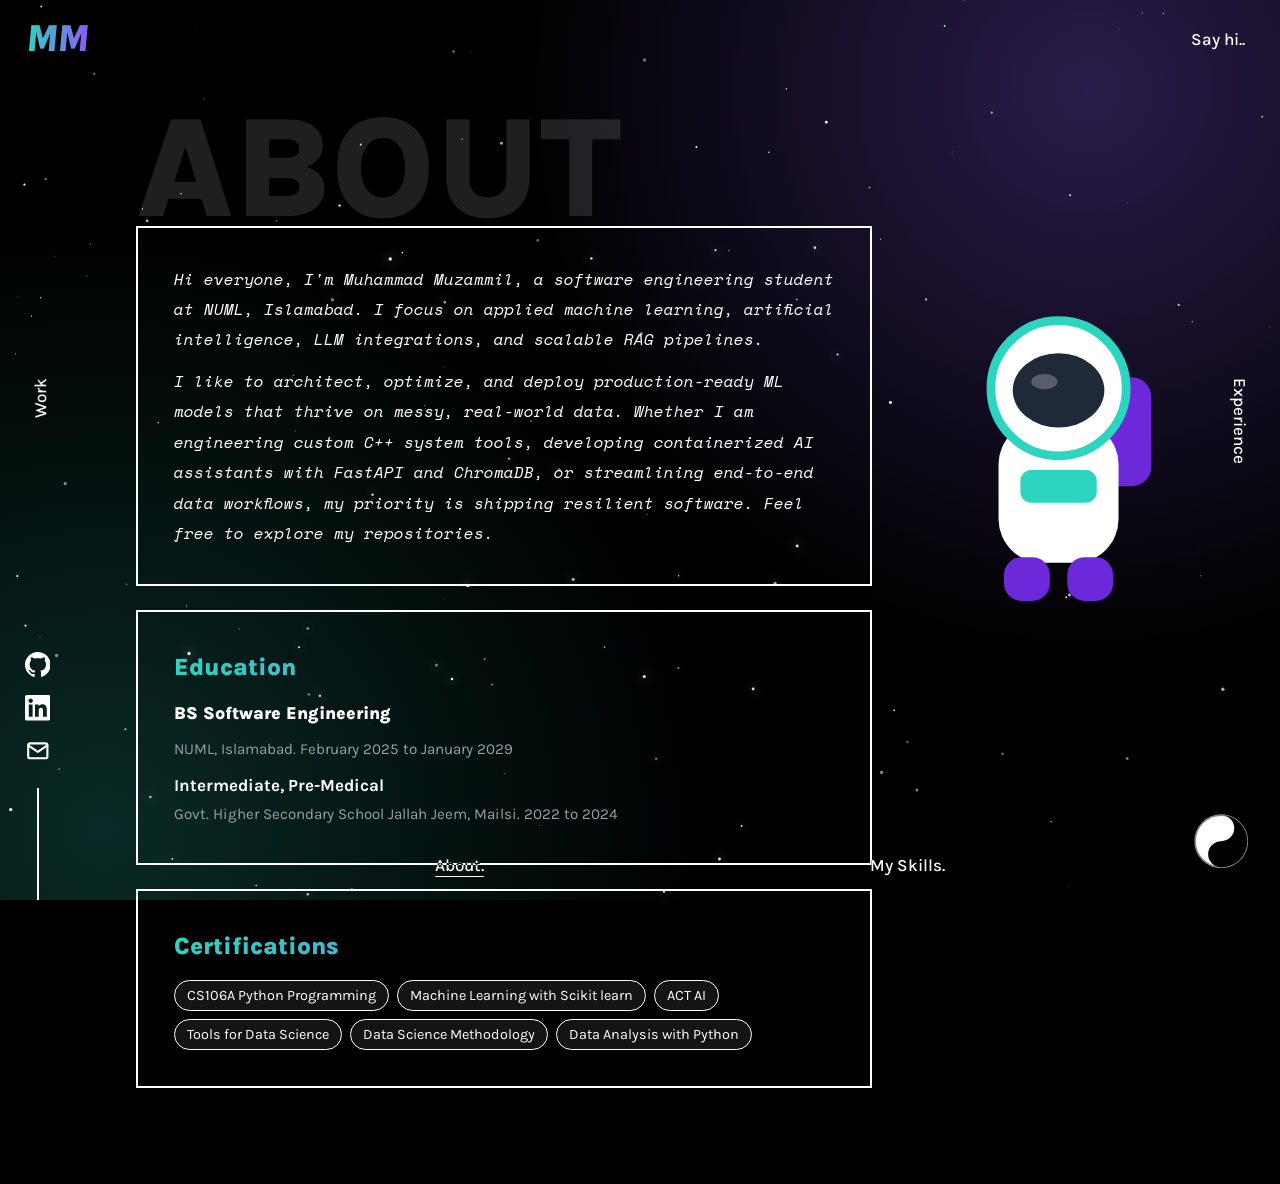
==== about.html @ f8e3b4ed "Add HTML, CSS, and JS files" ====
<!DOCTYPE html>
<html lang="en">
<head>
<meta charset="utf-8">
<meta name="viewport" content="width=device-width, initial-scale=1">
<title>About | Muhammad Muzammil</title>
<meta name="description" content="Muhammad Muzammil, software engineering student building machine learning pipelines, RAG and LLM systems. Open to work.">
<link rel="preconnect" href="https://fonts.googleapis.com"><link rel="preconnect" href="https://fonts.gstatic.com" crossorigin>
<link href="https://fonts.googleapis.com/css2?family=Karla:ital,wght@0,400;0,500;0,700;0,800;1,800&family=Space+Mono:ital@1&display=swap" rel="stylesheet">
<link rel="stylesheet" href="style.css">
<script src="script.js"></script>
</head>
<body data-page="about">
<main class="page"><div class="wrap narrow">
 <h1 class="ghost">About</h1>
 <div class="box mono">
    <p>Hi everyone, I'm Muhammad Muzammil, a software engineering student at NUML, Islamabad. I focus on applied machine learning, artificial intelligence, LLM integrations, and scalable RAG pipelines.</p>

    <p>I like to architect, optimize, and deploy production-ready ML models that thrive on messy, real-world data. Whether I am engineering custom C++ system tools, developing containerized AI assistants with FastAPI and ChromaDB, or streamlining end-to-end data workflows, my priority is shipping resilient software. Feel free to explore my repositories.</p>
 </div>
 <div class="box"><h2>Education</h2>
  <h3>BS Software Engineering</h3><p class="meta">NUML, Islamabad. February 2025 to January 2029</p>
  <p><strong>Intermediate, Pre-Medical</strong><br><span class="meta">Govt. Higher Secondary School Jallah Jeem, Mailsi. 2022 to 2024</span></p></div>
 <div class="box"><h2>Certifications</h2><ul class="chips">
  <li>CS106A Python Programming</li><li>Machine Learning with Scikit learn</li><li>ACT AI</li><li>Tools for Data Science</li><li>Data Science Methodology</li><li>Data Analysis with Python</li></ul></div>
</div><svg class="side-art" viewBox="0 0 220 300" aria-hidden="true">
<rect x="128" y="80" width="62" height="100" rx="18" fill="#6d28d9"/>
<rect x="50" y="120" width="110" height="130" rx="40" fill="#fff"/>
<circle cx="105" cy="90" r="62" fill="#fff"/><circle cx="105" cy="90" r="62" fill="none" stroke="#2dd4bf" stroke-width="8"/>
<ellipse cx="105" cy="92" rx="42" ry="34" fill="#1f2937"/><ellipse cx="92" cy="84" rx="12" ry="7" fill="#fff" opacity=".25"/>
<rect x="70" y="165" width="70" height="30" rx="10" fill="#2dd4bf"/>
<rect x="55" y="245" width="42" height="40" rx="16" fill="#6d28d9"/><rect x="113" y="245" width="42" height="40" rx="16" fill="#6d28d9"/></svg></main>
</body>
</html>
---- style.css ----
:root{--bg:#000;--fg:#fff;--bg2:#fbf7f3;--mut:#9aa0ab;--line:#fff;--a1:#2dd4bf;--a2:#8b5cf6;--glow1:rgba(139,92,246,.3);--glow2:rgba(45,212,191,.2);--chip:rgba(255,255,255,.08)}
[data-theme=light]{--bg:#fbf7f3;--fg:#111;--bg2:#000;--mut:#555;--line:#111;--a1:#0d9488;--a2:#6d28d9;--glow1:rgba(109,40,217,.14);--glow2:rgba(13,148,136,.14);--chip:rgba(0,0,0,.06)}
*{box-sizing:border-box}
html{scroll-behavior:smooth}
body{margin:0;font:1.0625rem/1.6 Karla,system-ui,sans-serif;color:var(--fg);background:radial-gradient(circle at 85% 10%,var(--glow1),transparent 42%),radial-gradient(circle at 8% 92%,var(--glow2),transparent 42%),var(--bg);background-attachment:fixed;animation:fade .6s both}
h1,h2,h3,h4,p,ul{margin:0;padding:0}ul{list-style:none}
a{color:inherit}
:focus-visible{outline:3px solid var(--a1);outline-offset:3px}
@keyframes fade{from{opacity:0}}
@keyframes rise{from{opacity:0;transform:translateY(16px)}}
@keyframes bob{50%{transform:translateY(-10px)}}
#stars{position:fixed;inset:0;z-index:-1;pointer-events:none}

/* frame */
.logo{position:fixed;left:1.6rem;top:1rem;z-index:5;font:italic 800 2.4rem Karla;text-decoration:none;background:linear-gradient(90deg,var(--a1),var(--a2));-webkit-background-clip:text;background-clip:text;-webkit-text-fill-color:transparent}
.edge a,.rail{position:fixed;z-index:5;color:#fff;mix-blend-mode:difference;font-weight:500;text-decoration:none}
.edge a:hover,.edge a[aria-current]{text-decoration:underline;text-underline-offset:.3em}
.e-left{left:1.7rem;top:42%;writing-mode:vertical-rl;transform:rotate(180deg)}
.e-right{right:1.7rem;top:42%;writing-mode:vertical-rl}
.e-top{right:2.2rem;top:1.6rem}
.e-bl{left:34%;bottom:1.3rem}
.e-br{left:68%;bottom:1.3rem}
.rail{left:1.55rem;bottom:0;display:flex;flex-direction:column;align-items:center;gap:1.1rem}
.rail svg{width:1.6rem;height:1.6rem;display:block}
.rail .line{width:2px;height:7rem;background:#fff;margin-top:.4rem}
.yy{position:fixed;right:2rem;bottom:2rem;z-index:5;width:3.4rem;height:3.4rem;padding:0;border:0;background:none;cursor:pointer}
.yy svg{width:100%;height:100%;transition:transform .6s}
.yy:hover svg{transform:rotate(180deg)}

/* home */
.hero{min-height:100vh;display:grid;place-items:center;padding:6rem 6rem 5rem;background:linear-gradient(90deg,var(--bg) 50%,var(--bg2) 50%)}
.hero-box{position:relative;display:grid;grid-template-columns:1fr 1fr;width:min(100%,62rem);min-height:26rem}
.hero-box::before{content:"";position:absolute;inset:0;border:2px solid #fff;mix-blend-mode:difference;pointer-events:none}
.hero-text{align-self:center;padding:2rem 2.5rem;animation:rise .8s both}
.hero h1{font-size:clamp(2.5rem,6vw,4.5rem);line-height:1.05;font-weight:800}
.hero h1 span{display:block}
.name{margin-top:.5rem;font-size:.62em;background:linear-gradient(90deg,var(--a1),var(--a2),var(--a1));background-size:250% 100%;-webkit-background-clip:text;background-clip:text;-webkit-text-fill-color:transparent;animation:shine 10s linear infinite}
@keyframes shine{to{background-position:250% 0}}
.hero-text p{margin-top:1.2rem;color:var(--mut);font-size:1.25rem;line-height:1.4}
.hero-text .more{margin-top:1.2rem;font-size:1rem}
.hero-art{display:grid;align-items:end;justify-items:center;overflow:visible}
.hero-art svg{width:min(100%,21rem);margin-top:-4.5rem;animation:bob 6s ease-in-out infinite}

/* inner pages */
.page{min-height:100vh;padding:6.5rem 5.5rem 6rem 8.5rem}
.wrap{max-width:62rem;margin:0 auto;display:grid;gap:1.5rem}
.wrap.narrow{max-width:46rem;margin:0}
.ghost{font-size:clamp(3.5rem,12vw,9rem);line-height:.9;font-weight:800;text-transform:uppercase;opacity:.12;margin-bottom:-2rem}
.box{position:relative;border:2px solid var(--line);padding:clamp(1.25rem,3vw,2.25rem);animation:rise .7s both;backdrop-filter:blur(6px)}
.mono{font:italic 400 1rem/1.9 "Space Mono",monospace}
h2{font-size:1.5rem;font-weight:800;margin-bottom:.9rem;background:linear-gradient(90deg,var(--a1),var(--a2));-webkit-background-clip:text;background-clip:text;-webkit-text-fill-color:transparent}
h3{font-size:1.1rem;font-weight:800;line-height:1.4}
.meta,.when,.url,.bar-note{color:var(--mut);font-size:.95rem}
.box p+p,.box h3+p,.box .chips+p{margin-top:.7rem}
.glance{margin-top:1rem;display:grid;gap:.4rem}
.grid2{display:grid;grid-template-columns:repeat(2,minmax(0,1fr));gap:1.5rem}
.grid3{display:grid;grid-template-columns:repeat(auto-fit,minmax(14rem,1fr));gap:1.5rem}
.chips{margin-top:.9rem;display:flex;flex-wrap:wrap;gap:.5rem}
.chips li{padding:.2rem .75rem;border:1px solid var(--line);border-radius:999px;background:var(--chip);font-size:.9rem}
.btn{display:inline-flex;align-items:center;gap:.5rem;margin:.9rem .5rem 0 0;padding:.5rem 1.1rem;border:2px solid var(--line);color:var(--fg);text-decoration:none;font-weight:700;background:transparent;font-family:inherit;font-size:1rem;cursor:pointer;transition:background .15s,color .15s,transform .15s}
.btn:hover{background:var(--fg);color:var(--bg);transform:translateY(-2px)}
.btn svg{width:1.1rem;height:1.1rem}
.url{word-break:break-all;margin-top:.5rem}
.side-art{position:fixed;right:6rem;top:50%;width:15rem;margin-top:-10rem;animation:bob 7s ease-in-out infinite;z-index:-1}

/* work */
.top2{display:grid;grid-template-columns:1.25fr 1fr;gap:1.5rem 2.5rem;align-items:start}
.bars{display:grid;gap:.6rem}
.bar-row{display:grid;grid-template-columns:4.5rem 1fr 3.2rem;align-items:center;gap:.75rem;font-size:.95rem}
.bar-val{font-weight:800;text-align:right}
.bar{display:block;height:.8rem}
.bar>span{display:block;height:100%;width:var(--w);background:var(--mut);transition:width 1s cubic-bezier(.2,.8,.3,1)}
.bar.strong>span{background:linear-gradient(90deg,var(--a1),var(--a2))}
.js .bar>span{width:0}.js .bars.in .bar>span{width:var(--w)}
.stats{margin-top:1.2rem;display:grid;grid-template-columns:repeat(3,1fr);gap:.75rem}
.stats strong{display:block;font-size:1.4rem;color:var(--a1)}.stats span{font-size:.85rem;color:var(--mut)}
.details{margin-top:1.5rem;display:grid;grid-template-columns:repeat(2,1fr);gap:1rem}
.details div{padding:1rem 1.2rem;border:1px solid var(--line);background:var(--chip)}
.details h4{margin-bottom:.35rem;font-size:1rem}.details .wide{grid-column:1/-1}

/* form */
.form{display:grid;gap:1rem}.field{display:grid;gap:.3rem}.field label{font-weight:700}
.field input,.field textarea{width:100%;font:inherit;color:var(--fg);background:var(--chip);border:2px solid var(--line);padding:.6rem .8rem}
.field textarea{min-height:8rem;resize:vertical}
.hp{position:absolute;left:-9999px}
.status{min-height:1.4rem;color:var(--mut)}
.big{font-size:1.4rem;font-weight:700;margin-top:.8rem}

@media(max-width:1100px){.side-art{display:none}}
@media(max-width:820px){
 .edge{position:fixed;left:0;right:0;bottom:0;z-index:6;display:flex;justify-content:space-around;gap:.5rem;padding:.7rem .5rem;background:var(--bg);border-top:1px solid var(--line)}
 .edge a{position:static;writing-mode:horizontal-tb;transform:none;mix-blend-mode:normal;color:var(--fg);font-size:.85rem}
 .rail{display:none}.logo{left:1rem;font-size:2rem}
 .yy{right:1rem;bottom:4.5rem;width:2.6rem;height:2.6rem}
 .hero{padding:5.5rem 1.2rem 6rem;background:linear-gradient(180deg,var(--bg) 52%,var(--bg2) 52%)}
 .hero-box{grid-template-columns:1fr}.hero-art svg{width:15rem;margin-top:0}
 .page{padding:5rem 1.2rem 7rem}
 .grid2,.top2,.details{grid-template-columns:1fr}
}
@media(prefers-reduced-motion:reduce){*,*::before{animation:none!important;transition:none!important}}
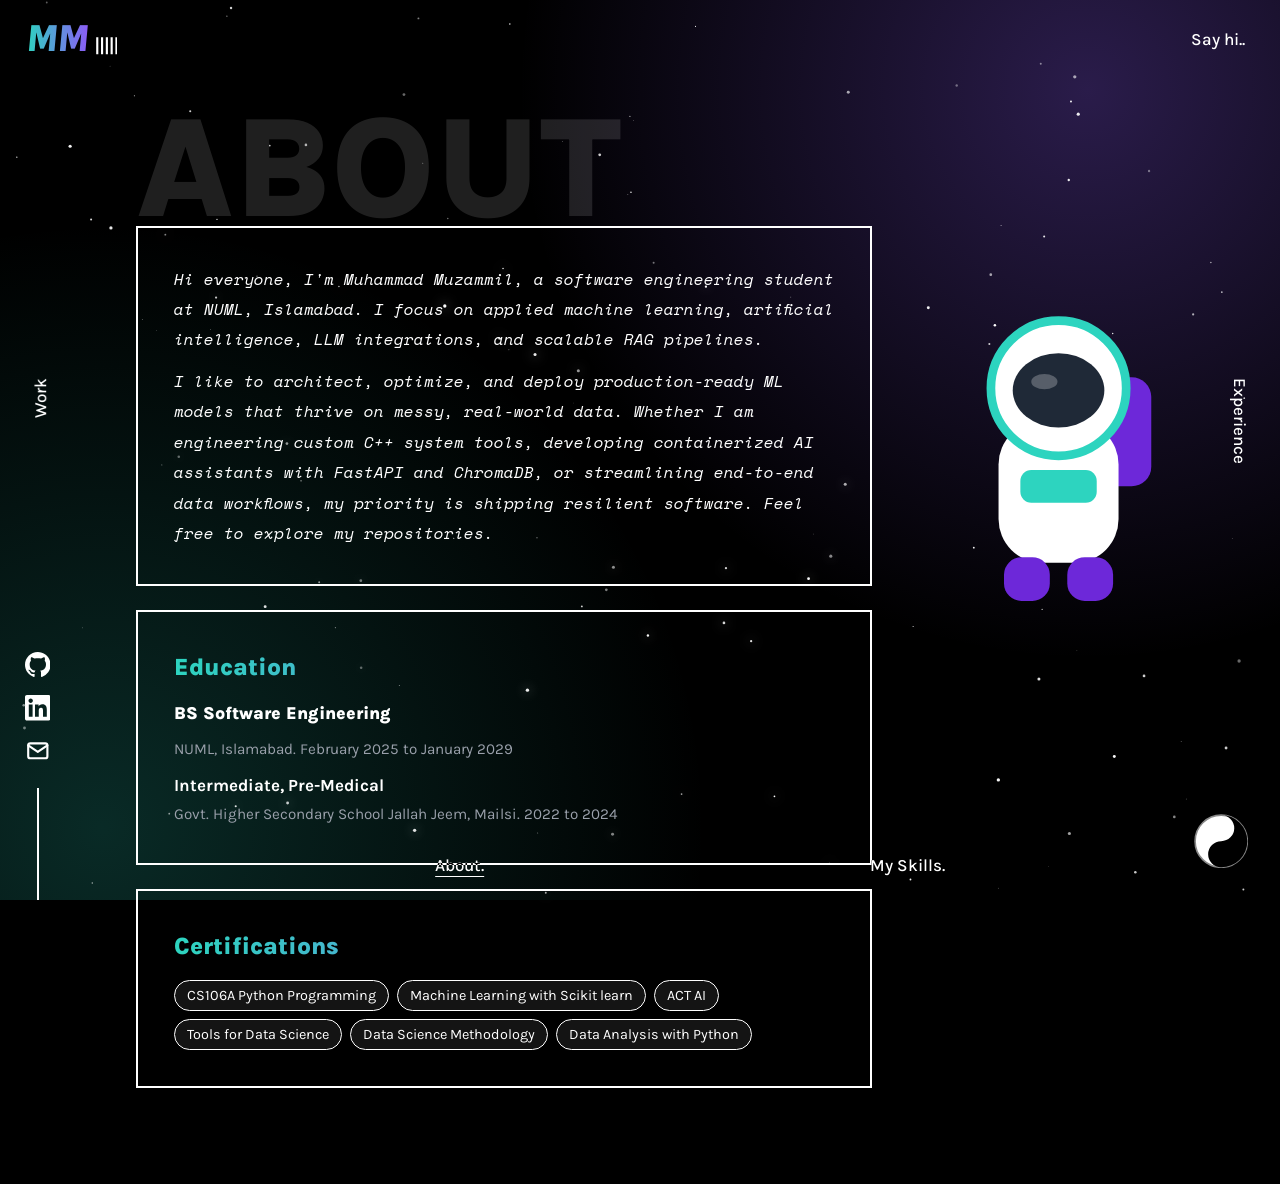
==== commit 9e1a4506: "fix: add avatar, and improve styling" ====
--- a/about.html
+++ b/about.html
@@ -3,12 +3,16 @@
 <head>
 <meta charset="utf-8">
 <meta name="viewport" content="width=device-width, initial-scale=1">
-<title>About | Muhammad Muzammil</title>
+<title>About Muhammad Muzammil</title>
+<link rel="icon" href="assets/images/avatar.png" type="image/svg+xml">
+<link rel="icon" href="assets/images/avatar.png" sizes="32x32" type="image/png">
+<link rel="apple-touch-icon" href="assets/images/avatar.png">
 <meta name="description" content="Muhammad Muzammil, software engineering student building machine learning pipelines, RAG and LLM systems. Open to work.">
 <link rel="preconnect" href="https://fonts.googleapis.com"><link rel="preconnect" href="https://fonts.gstatic.com" crossorigin>
 <link href="https://fonts.googleapis.com/css2?family=Karla:ital,wght@0,400;0,500;0,700;0,800;1,800&family=Space+Mono:ital@1&display=swap" rel="stylesheet">
-<link rel="stylesheet" href="style.css">
-<script src="script.js"></script>
+<link rel="stylesheet" href="assets/css/style.css">
+<script src="assets/js/script.js"></script>
+
 </head>
 <body data-page="about">
 <main class="page"><div class="wrap narrow">
--- a/assets/css/style.css
+++ b/assets/css/style.css
@@ -0,0 +1,132 @@
+:root{--bg:#000;--fg:#fff;--bg2:#fbf7f3;--mut:#9aa0ab;--line:#fff;--a1:#2dd4bf;--a2:#8b5cf6;--glow1:rgba(139,92,246,.3);--glow2:rgba(45,212,191,.2);--chip:rgba(255,255,255,.08)}
+[data-theme=light]{--bg:#fbf7f3;--fg:#111;--bg2:#000;--mut:#555;--line:#111;--a1:#0d9488;--a2:#6d28d9;--glow1:rgba(109,40,217,.14);--glow2:rgba(13,148,136,.14);--chip:rgba(0,0,0,.06)}
+*{box-sizing:border-box}
+html{scroll-behavior:smooth}
+body{margin:0;font:1.0625rem/1.6 Karla,system-ui,sans-serif;color:var(--fg);background:radial-gradient(circle at 85% 10%,var(--glow1),transparent 42%),radial-gradient(circle at 8% 92%,var(--glow2),transparent 42%),var(--bg);background-attachment:fixed;animation:fade .6s both}
+h1,h2,h3,h4,p,ul{margin:0;padding:0}ul{list-style:none}
+a{color:inherit}
+:focus-visible{outline:3px solid var(--a1);outline-offset:3px}
+@keyframes fade{from{opacity:0}}
+@keyframes rise{from{opacity:0;transform:translateY(16px)}}
+@keyframes bob{50%{transform:translateY(-10px)}}
+#stars{position:fixed;inset:0;z-index:-1;pointer-events:none}
+
+/* frame */
+.logo{position:fixed;left:1.6rem;top:1rem;z-index:5;font:italic 800 2.4rem Karla;text-decoration:none;background:linear-gradient(90deg,var(--a1),var(--a2));-webkit-background-clip:text;background-clip:text;-webkit-text-fill-color:transparent}
+.edge a,.rail{position:fixed;z-index:5;color:#fff;mix-blend-mode:difference;font-weight:500;text-decoration:none}
+.edge a:hover,.edge a[aria-current]{text-decoration:underline;text-underline-offset:.3em}
+.e-left{left:1.7rem;top:42%;writing-mode:vertical-rl;transform:rotate(180deg)}
+.e-right{right:1.7rem;top:42%;writing-mode:vertical-rl}
+.e-top{right:2.2rem;top:1.6rem}
+.e-bl{left:34%;bottom:1.3rem}
+.e-br{left:68%;bottom:1.3rem}
+.rail{left:1.55rem;bottom:0;display:flex;flex-direction:column;align-items:center;gap:1.1rem}
+.rail svg{width:1.6rem;height:1.6rem;display:block}
+.rail .line{width:2px;height:7rem;background:#fff;margin-top:.4rem}
+.yy{position:fixed;right:2rem;bottom:2rem;z-index:5;width:3.4rem;height:3.4rem;padding:0;border:0;background:none;cursor:pointer}
+.yy svg{width:100%;height:100%;transition:transform .6s}
+.yy:hover svg{transform:rotate(180deg)}
+
+/* home */
+.hero{min-height:100vh;display:grid;place-items:center;padding:6rem 6rem 5rem;background:linear-gradient(90deg,var(--bg) 50%,var(--bg2) 50%)}
+.hero-box{position:relative;display:grid;grid-template-columns:1fr 1fr;width:min(100%,62rem);min-height:26rem}
+.hero-box::before{content:"";position:absolute;inset:0;border:2px solid #fff;mix-blend-mode:difference;pointer-events:none}
+.hero-text{align-self:center;padding:2rem 2.5rem;animation:rise .8s both}
+.hero h1{font-size:clamp(2.5rem,6vw,4.5rem);line-height:1.05;font-weight:800}
+.hero h1 span{display:block}
+.name{margin-top:.5rem;font-size:.62em;background:linear-gradient(90deg,var(--a1),var(--a2),var(--a1));background-size:250% 100%;-webkit-background-clip:text;background-clip:text;-webkit-text-fill-color:transparent;animation:shine 10s linear infinite}
+@keyframes shine{to{background-position:250% 0}}
+.hero-text p{margin-top:1.2rem;color:var(--mut);font-size:1.25rem;line-height:1.4}
+.hero-text .more{margin-top:1.2rem;font-size:1rem}
+.hero-art{display:grid;align-items:end;justify-items:center;overflow:visible}
+.hero-art svg{width:min(100%,21rem);margin-top:-4.5rem;animation:bob 6s ease-in-out infinite}
+
+/* inner pages */
+.page{min-height:100vh;padding:6.5rem 5.5rem 6rem 8.5rem}
+.wrap{max-width:62rem;margin:0 auto;display:grid;gap:1.5rem}
+.wrap.narrow{max-width:46rem;margin:0}
+.ghost{font-size:clamp(3.5rem,12vw,9rem);line-height:.9;font-weight:800;text-transform:uppercase;opacity:.12;margin-bottom:-2rem}
+.box{position:relative;border:2px solid var(--line);padding:clamp(1.25rem,3vw,2.25rem);animation:rise .7s both;backdrop-filter:blur(6px)}
+.mono{font:italic 400 1rem/1.9 "Space Mono",monospace}
+h2{font-size:1.5rem;font-weight:800;margin-bottom:.9rem;background:linear-gradient(90deg,var(--a1),var(--a2));-webkit-background-clip:text;background-clip:text;-webkit-text-fill-color:transparent}
+h3{font-size:1.1rem;font-weight:800;line-height:1.4}
+.meta,.when,.url,.bar-note{color:var(--mut);font-size:.95rem}
+.box p+p,.box h3+p,.box .chips+p{margin-top:.7rem}
+.glance{margin-top:1rem;display:grid;gap:.4rem}
+.grid2{display:grid;grid-template-columns:repeat(2,minmax(0,1fr));gap:1.5rem}
+.grid3{display:grid;grid-template-columns:repeat(auto-fit,minmax(14rem,1fr));gap:1.5rem}
+.chips{margin-top:.9rem;display:flex;flex-wrap:wrap;gap:.5rem}
+.chips li{padding:.2rem .75rem;border:1px solid var(--line);border-radius:999px;background:var(--chip);font-size:.9rem}
+.btn{display:inline-flex;align-items:center;gap:.5rem;margin:.9rem .5rem 0 0;padding:.5rem 1.1rem;border:2px solid var(--line);color:var(--fg);text-decoration:none;font-weight:700;background:transparent;font-family:inherit;font-size:1rem;cursor:pointer;transition:background .15s,color .15s,transform .15s}
+.btn:hover{background:var(--fg);color:var(--bg);transform:translateY(-2px)}
+.btn svg{width:1.1rem;height:1.1rem}
+.url{word-break:break-all;margin-top:.5rem}
+.side-art{position:fixed;right:6rem;top:50%;width:15rem;margin-top:-10rem;animation:bob 7s ease-in-out infinite;z-index:-1}
+
+/* work */
+.top2{display:grid;grid-template-columns:1.25fr 1fr;gap:1.5rem 2.5rem;align-items:start}
+.bars{display:grid;gap:.6rem}
+.bar-row{display:grid;grid-template-columns:4.5rem 1fr 3.2rem;align-items:center;gap:.75rem;font-size:.95rem}
+.bar-val{font-weight:800;text-align:right}
+.bar{display:block;height:.8rem}
+.bar>span{display:block;height:100%;width:var(--w);background:var(--mut);transition:width 1s cubic-bezier(.2,.8,.3,1)}
+.bar.strong>span{background:linear-gradient(90deg,var(--a1),var(--a2))}
+.js .bar>span{width:0}.js .bars.in .bar>span{width:var(--w)}
+.stats{margin-top:1.2rem;display:grid;grid-template-columns:repeat(3,1fr);gap:.75rem}
+.stats strong{display:block;font-size:1.4rem;color:var(--a1)}.stats span{font-size:.85rem;color:var(--mut)}
+.details{margin-top:1.5rem;display:grid;grid-template-columns:repeat(2,1fr);gap:1rem}
+.details div{padding:1rem 1.2rem;border:1px solid var(--line);background:var(--chip)}
+.details h4{margin-bottom:.35rem;font-size:1rem}.details .wide{grid-column:1/-1}
+
+/* form */
+.form{display:grid;gap:1rem}.field{display:grid;gap:.3rem}.field label{font-weight:700}
+.field input,.field textarea{width:100%;font:inherit;color:var(--fg);background:var(--chip);border:2px solid var(--line);padding:.6rem .8rem}
+.field textarea{min-height:8rem;resize:vertical}
+.hp{position:absolute;left:-9999px}
+.status{min-height:1.4rem;color:var(--mut)}
+.big{font-size:1.4rem;font-weight:700;margin-top:.8rem}
+
+@media(max-width:1100px){.side-art{display:none}}
+@media(max-width:820px){
+ .edge{position:fixed;left:0;right:0;bottom:0;z-index:6;display:flex;justify-content:space-around;gap:.5rem;padding:.7rem .5rem;background:var(--bg);border-top:1px solid var(--line)}
+ .edge a{position:static;writing-mode:horizontal-tb;transform:none;mix-blend-mode:normal;color:var(--fg);font-size:.85rem}
+ .rail{display:none}.logo{left:1rem;font-size:2rem}
+ .yy{right:1rem;bottom:4.5rem;width:2.6rem;height:2.6rem}
+ .hero{padding:5.5rem 1.2rem 6rem;background:linear-gradient(180deg,var(--bg) 52%,var(--bg2) 52%)}
+ .hero-box{grid-template-columns:1fr}.hero-art svg{width:15rem;margin-top:0}
+ .page{padding:5rem 1.2rem 7rem}
+ .grid2,.top2,.details{grid-template-columns:1fr}
+}
+@media(prefers-reduced-motion:reduce){*,*::before{animation:none!important;transition:none!important}}
+
+.hero-text p.hook{margin-top:1.1rem;color:var(--fg);font-size:clamp(1.3rem,2.4vw,1.7rem);font-weight:800;line-height:1.25}
+.hero-text p.hook+p{margin-top:.8rem;font-size:1.05rem}
+
+.hero-art svg{width:min(100%,24rem);margin-top:-5rem}
+@media(max-width:820px){.hero-art svg{width:17rem;margin-top:0}}
+
+.hero-art img{display:block;width:min(100%,24rem);margin-top:-5rem;animation:bob 6s ease-in-out infinite}
+@media(max-width:820px){.hero-art img{width:17rem;margin-top:0}}
+
+.hero-text p{margin-top:1rem;font-size:1.05rem;line-height:1.55;color:var(--mut)}
+.hero-text .more{font-size:.95rem}
+
+.hero-text .more{display:flex;align-items:center;gap:.6rem}
+.live{flex:none;width:.6rem;height:.6rem;border-radius:50%;background:#22c55e}
+
+/* Sidebar */
+.menu{position:fixed;left:5.3rem;top:1.55rem;z-index:5;width:2.6rem;height:2.6rem;padding:0;border:0;background:none;color:#fff;mix-blend-mode:difference;cursor:pointer}
+.menu svg{display:block;width:1.6rem;height:1.6rem;margin:auto}
+.scrim{position:fixed;inset:0;z-index:15;background:rgba(0,0,0,.55);opacity:0;visibility:hidden;transition:opacity .3s,visibility 0s .3s}
+.side{position:fixed;left:0;top:0;bottom:0;z-index:20;width:min(20rem,85vw);padding:5rem 2rem 2rem;display:flex;flex-direction:column;gap:2rem;overflow:auto;background:var(--bg);border-right:2px solid var(--line);transform:translateX(-100%);visibility:hidden;transition:transform .3s,visibility 0s .3s}
+.menu-open{overflow:hidden}
+.menu-open .side{transform:none;visibility:visible;transition:transform .3s}
+.menu-open .scrim{opacity:1;visibility:visible;transition:opacity .3s}
+.side-x{position:absolute;top:1rem;right:1.2rem;padding:0 .3rem;font-size:2.2rem;line-height:1;background:none;border:0;color:var(--fg);cursor:pointer}
+.side ul{display:grid;gap:.4rem}
+.side ul a{font-size:1.7rem;font-weight:800;text-decoration:none}
+.side ul a:hover,.side ul a[aria-current]{background:linear-gradient(90deg,var(--a1),var(--a2));-webkit-background-clip:text;background-clip:text;-webkit-text-fill-color:transparent}
+.side-soc{display:flex;gap:1.1rem}
+.side-soc svg{display:block;width:1.6rem;height:1.6rem}
+.side-mail{margin-top:auto;color:var(--mut);text-decoration:none;word-break:break-all}
+@media(max-width:820px){.menu{left:4rem;top:1rem}}
